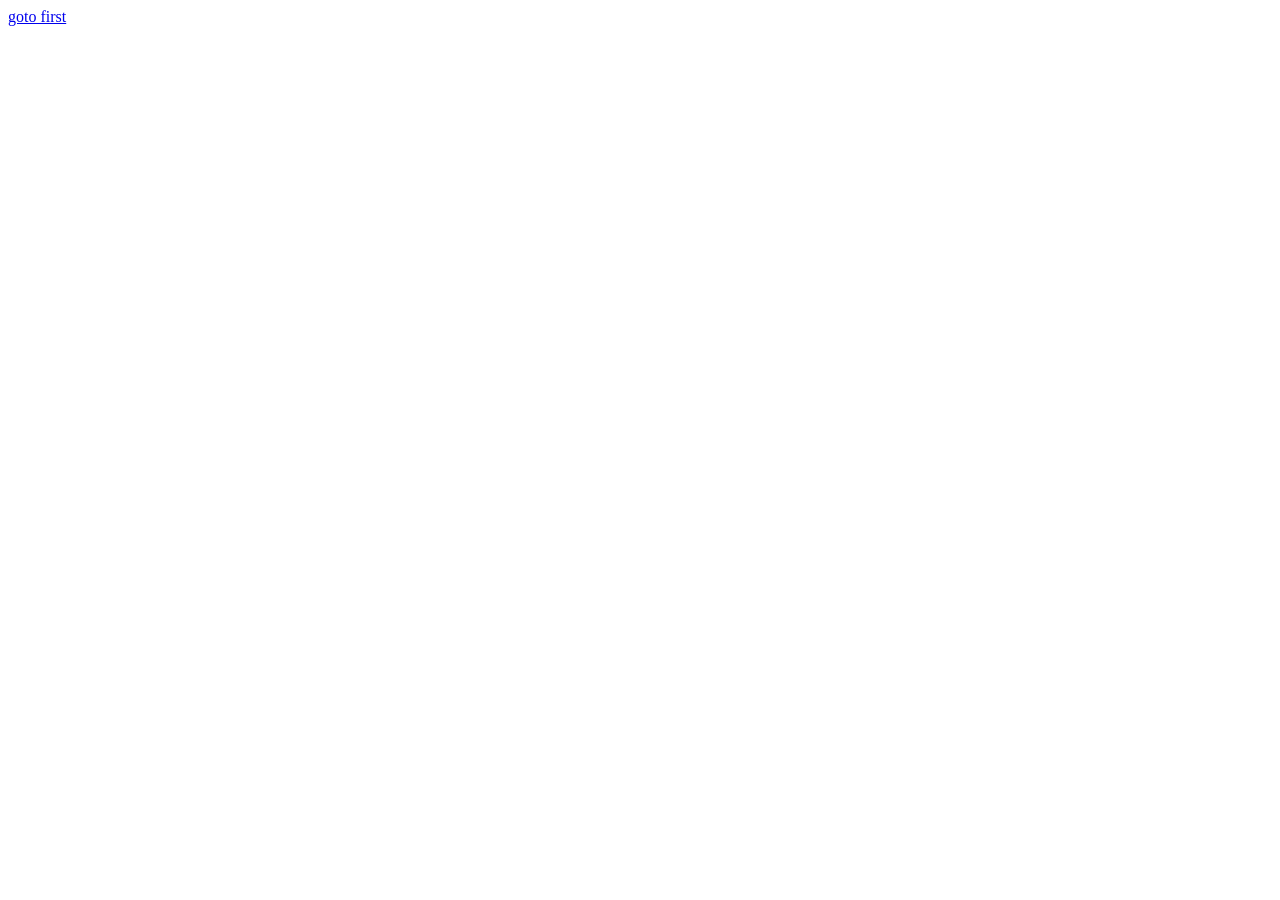
==== index.html @ d471367e "updating" ====
<!DOCTYPE html>
<html lang="en">
<head>
    <meta charset="UTF-8">
    <meta http-equiv="X-UA-Compatible" content="IE=edge">
    <meta name="viewport" content="width=device-width, initial-scale=1.0">
    <title>Document</title>
</head>
<body>
    <a href="first.html"> goto first</a>
</body>
</html>
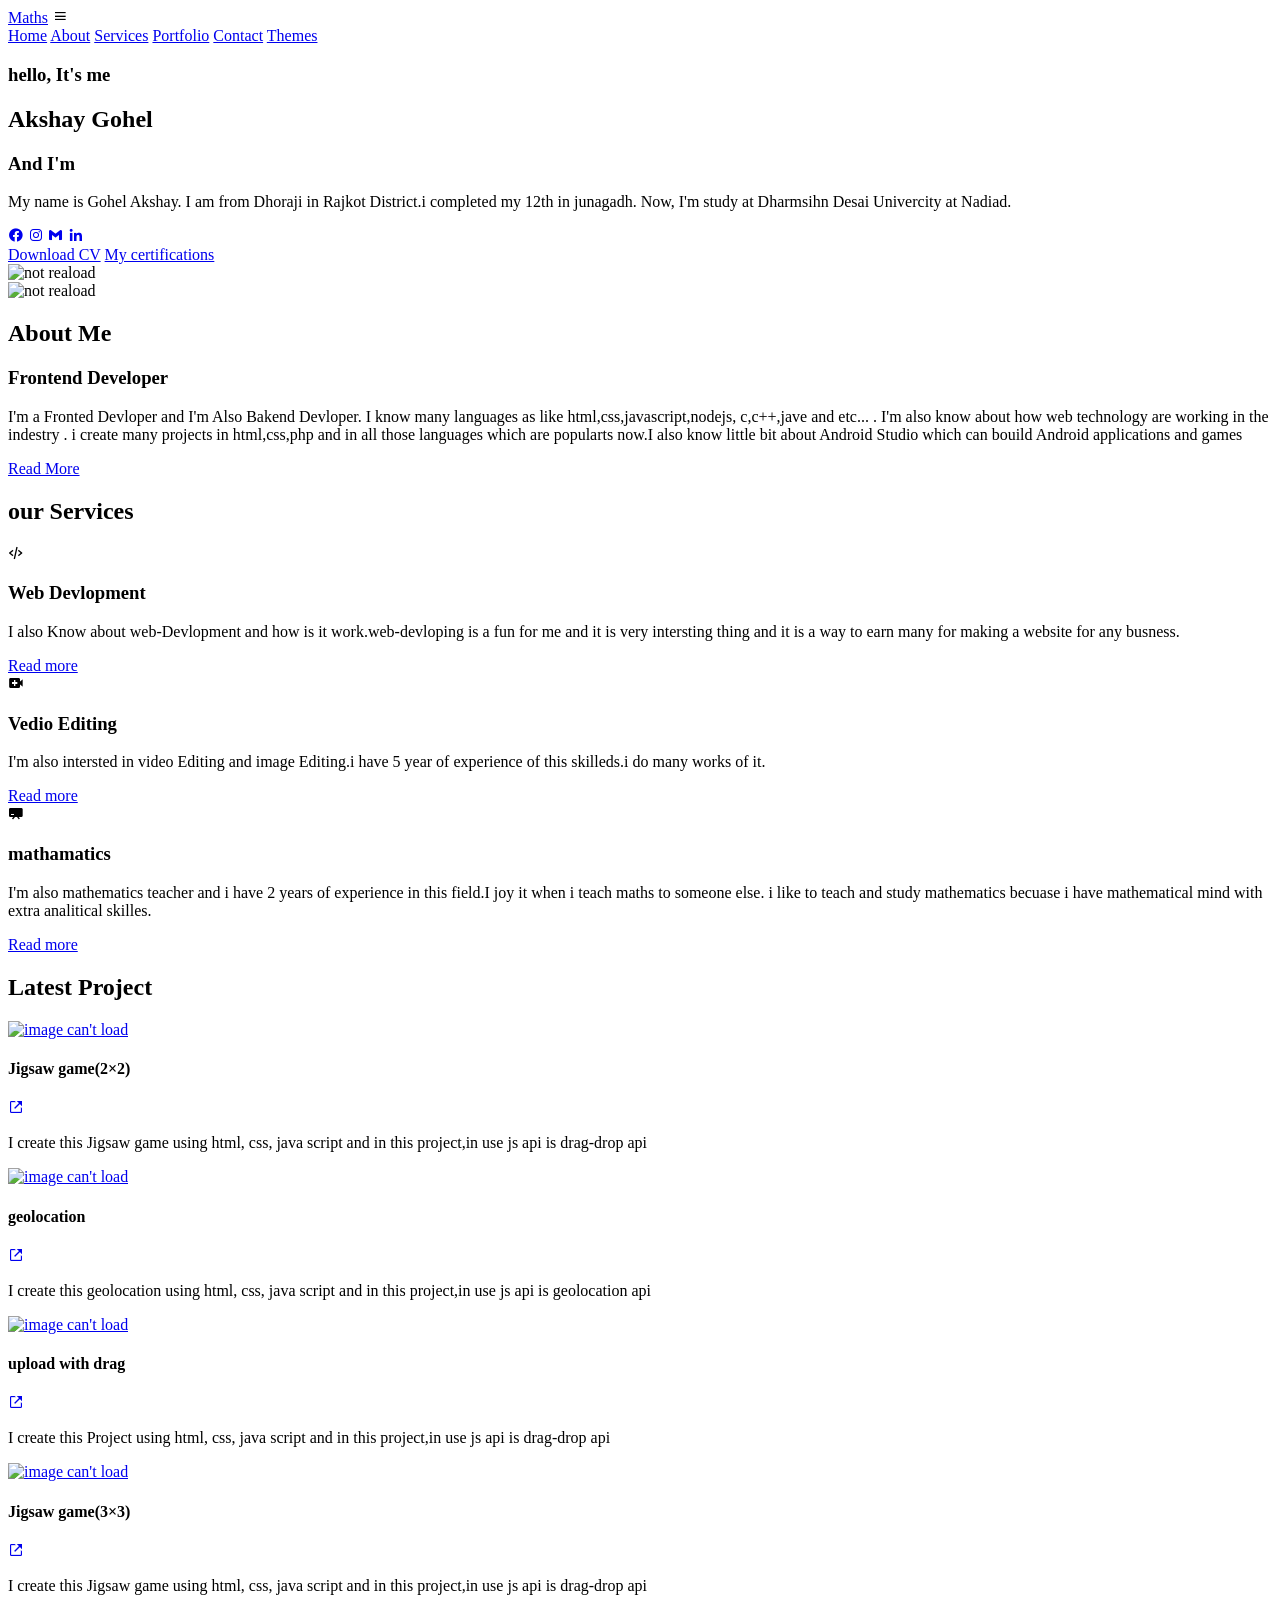
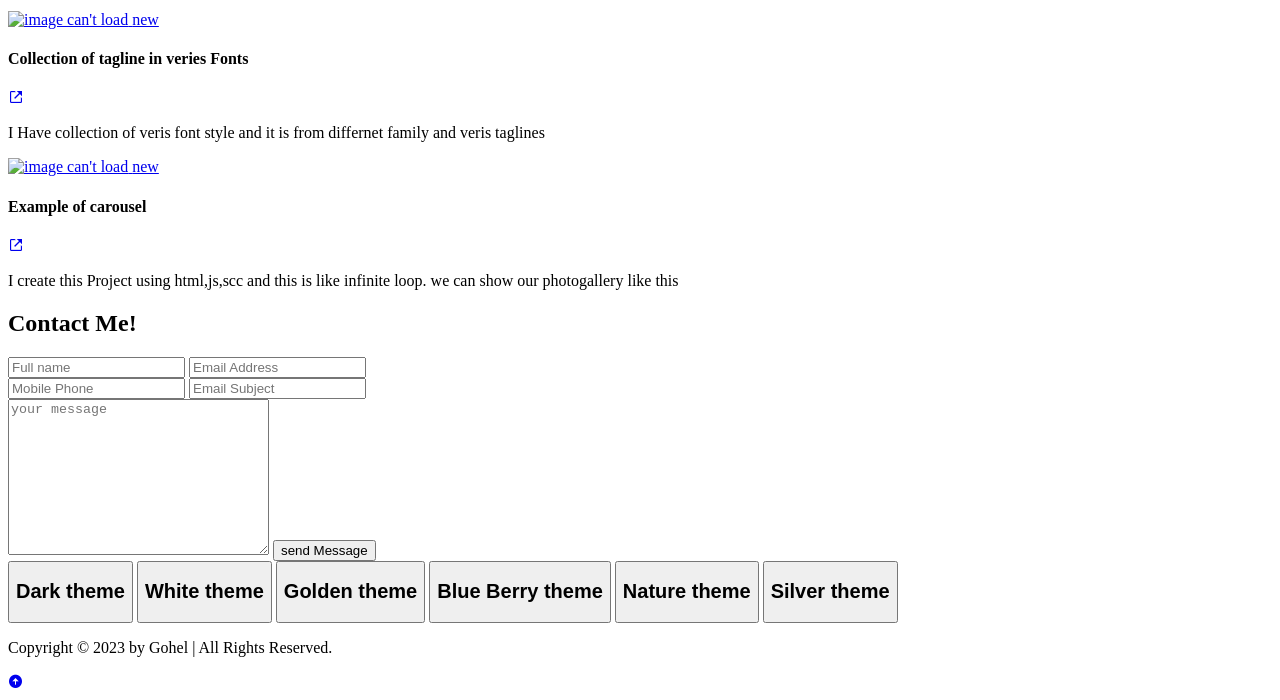
==== commit eb3fcbf5: "new" ====
--- a/index.html
+++ b/index.html
@@ -4,9 +4,267 @@
     <meta charset="UTF-8">
     <meta http-equiv="X-UA-Compatible" content="IE=edge">
     <meta name="viewport" content="width=device-width, initial-scale=1.0">
-    <title>Document</title>
+    <title>Myself</title>
+    <!-- <script src="https://unpkg.com/typed.js@2.0.14/dist/typed.umd.js"></script> -->
+    <link href='https://unpkg.com/boxicons@2.1.4/css/boxicons.min.css' rel='stylesheet'>
+    <link rel="stylesheet" type="text/css" href="style.css">
 </head>
 <body>
-    <a href="first.html"> goto first</a>
+    <header class="header">
+        <a href="#" class="logo">Maths</a>
+        <i class='bx bx-menu' id="menu-icon"></i>
+        <nav class="navbar">
+            <a href="#home" class="active">Home</a>
+            <a href="#about">About</a>
+            <a href="#services">Services</a>
+            <a href="#portfolio">Portfolio</a>
+            <a href="#contact">Contact</a>
+            <a href="#setting">Themes</a>
+        </nav>
+
+    </header>
+    <section class="home" id="home">
+        <div class="home-content">
+            <h3>hello, It's me</h3>
+            <h1>Akshay Gohel</h1>
+            <h3>And I'm <span class="multiple-text" id="multiple-text"></span></h3>
+            <p>My name is Gohel Akshay. I am from Dhoraji in Rajkot District.i completed my 12th in junagadh.
+                Now, I'm study at Dharmsihn Desai Univercity at Nadiad.
+            </p>
+            <div class="social-media">
+                <a href="https://www.facebook.com/akshay.gohel.528" target="_blank"><i class='bx bxl-facebook-circle'></i></a>
+                <a href="https://instagram.com/gohel_akshay_?igshid=ZDdkNTZiNTM=" target="_blank"><i class='bx bxl-instagram'></i></a>
+                <a href="mailto:akshaygohel364@gmail.com" target="_blank"><i class='bx bxl-gmail'></i></a>
+                <a href="https://www.linkedin.com/in/akshay-gohel-bb1b21211/" target="_blank"><i class='bx bxl-linkedin'></i></a>
+            </div>
+            <a href="Download/cv.pdf" download="myself" class="btn">Download CV</a>
+            <a href="Download/achivement.html" class="btn">My certifications</a>
+        </div>
+        <div class="home-img">
+            <img src="picture/mypic.jpg" alt="not reaload" class="img">
+        </div>
+    </section>
+
+    <section class="about" id="about">
+        <div class="about-img">
+            <img src="picture/mypic.jpg" alt="not reaload" class="img">
+        </div>
+        <div class="about-content">
+            <h2 class="heading">About <span>Me</span></h2>
+            <h3>Frontend Developer</h3>
+            <p>
+                I'm a Fronted Devloper and I'm Also Bakend Devloper. I know many languages as like html,css,javascript,nodejs,
+                c,c++,jave and etc... . I'm also know about how web technology are working in the indestry . i create many projects in 
+                html,css,php and in all those languages which are popularts now.I also know little bit about Android Studio which can bouild Android
+                applications and games
+            </p>
+            <a href="about/moreaboutme.html" class="btn">Read More</a>
+        </div>
+    </section>
+  
+    <section class="services" id="services">
+        <h2 class="heading">our <span>Services</span></h2>
+        <div class="services-container">
+            <div class="services-box">
+                <i class='bx bx-code-alt'></i>
+                <h3>Web Devlopment</h3>
+                <P>I also Know about web-Devlopment and how is it work.web-devloping is a fun for me and it is very intersting thing
+                    and it is a way to earn many for making a website for any busness.
+                </P>
+                <a href="#" class="btn">Read more</a>
+            </div>
+
+            <div class="services-box">
+                <i class='bx bxs-video-plus'></i>
+                <h3>Vedio Editing</h3>
+                <P>
+                    I'm also intersted in video Editing and image Editing.i have 5 year of experience of this skilleds.i do many works
+                    of it.
+                </P>
+                <a href="#" class="btn">Read more</a>
+            </div>
+
+            <div class="services-box">
+                <i class='bx bxs-chalkboard'></i>
+                <h3>mathamatics</h3>
+                <P>
+                    I'm also mathematics teacher and i have 2 years of experience in this field.I joy it when i teach maths to someone else.
+                    i like to teach and study mathematics becuase i have mathematical mind with extra analitical skilles.
+                </P>
+                <a href="#" class="btn">Read more</a>
+            </div>
+
+        </div>
+    </section>
+
+    <section class="portfolio" id="portfolio">
+        <h2 class="heading">Latest <span>Project</span></h2>
+        <div class="portfolio-container">
+            <div class="portfolio-box">
+                <a href="portfilo/jigsaw.html" target="_blank">
+                <img src="picture/lab4_2.png" alt="image can't load" class="img">
+                </a>
+                <div class="portfolio-layer">
+                    <h4>Jigsaw game(2×2)</h4>
+                    <a href="portfilo/jigsaw.html" target="_blank" class="anker"><i class='bx bx-link-external' ></i></a>
+                    <p>I create this Jigsaw game using html, css, java script and in this project,in use js api is drag-drop api</p>
+                </div>
+            </div>
+
+            <div class="portfolio-box">
+                <a href="portfilo/geolocation.html" target="_blank">
+                <img src="picture/lab4_1.png" alt="image can't load" class="img">
+                </a>
+                <div class="portfolio-layer">
+                    <h4>geolocation</h4>
+                    <a href="portfilo/geolocation.html" target="_blank" class="anker"><i class='bx bx-link-external' ></i></a>
+                    <p>I create this geolocation using html, css, java script and in this project,in use js api is geolocation api</p>
+                </div>
+            </div>
+
+            <div class="portfolio-box">
+                <a href="portfilo/uploadwithdrag.html" target="_blank">
+                <img src="picture/lab4_3.png" alt="image can't load" class="img">
+                </a>
+                <div class="portfolio-layer">
+                    <h4>upload with drag</h4>
+                    <a href="portfilo/uploadwithdrag.html" target="_blank" class="anker"><i class='bx bx-link-external' ></i></a>
+                    <p>I create this Project using html, css, java script and in this project,in use js api is drag-drop api</p>
+                </div>
+            </div>
+
+
+            <div class="portfolio-box">
+                <a href="portfilo/jigsaw/slide.html" target="_blank">
+                <img src="picture/jigsaw.png" alt="image can't load" class="img">
+                </a>
+                <div class="portfolio-layer">
+                    <h4>Jigsaw game(3×3)</h4>
+                    <a href="portfilo/jigsaw/slide.html" target="_blank" class="anker"><i class='bx bx-link-external' ></i></a>
+                    <p>I create this Jigsaw game using html, css, java script and in this project,in use js api is drag-drop api</p>
+                </div>
+            </div>
+            <div class="portfolio-box">
+                <a href="portfilo/article/article.html" target="_blank">
+                <img src="picture/lab6_3.png" alt="image can't load" class="img">
+                <label for="new" class="new">new</label>
+                </a>
+                
+                <div class="portfolio-layer">
+                    <h4>Collection of tagline in veries Fonts</h4>
+                    <a href="portfilo/article/article.html" target="_blank" class="anker"><i class='bx bx-link-external' ></i></a>
+                    <p>I Have collection of veris font style and it is from differnet family and veris taglines</p>
+                </div>
+            </div>
+            <div class="portfolio-box">
+                
+                <a href="portfilo/carousel/carousel.html" target="_blank">
+                <img src="picture/lab6_1.png" alt="image can't load" class="img">
+                <label for="new" class="new">new</label>
+                </a>
+                
+                <div class="portfolio-layer">
+                    <h4>Example of carousel</h4>
+                    <a href="portfilo/carousel/carousel.html" target="_blank" class="anker"><i class='bx bx-link-external' ></i></a>
+                    <p>I create this Project using html,js,scc and this is like infinite loop. we can show our photogallery like this</p>
+                </div>
+            </div>
+        </div>
+    </section>
+    <section class="contact" id="contact">
+        <h2 class="heading">Contact <span>Me!</span></h2>
+        <form action="#">
+            <div class="init-box">
+                <input type="text" placeholder="Full name">
+                <input type="text" placeholder="Email Address">
+            </div>
+            <div class="init-box">
+                <input type="number" placeholder="Mobile Phone">
+                <input type="text" placeholder="Email Subject">
+            </div>
+            <textarea name="" id="" cols="30" rows="10" placeholder="your message"></textarea>
+            <input type="submit" value="send Message" class="btn">
+        </form>
+    </section>
+    <section class="setting" id="setting">
+      <button onclick="Darktheme()">
+        <div class="container-D">
+                <h1 class="dark">Dark theme</h1>
+        </div>
+    </button>
+    <button onclick="Whitethem()">
+        <div class="container-W">
+             <h1 class="white">White theme</h1>
+        </div>
+    </button>
+    <button onclick="Gonldenthem()">
+        <div class="container-B">
+             <h1 class="white">Golden theme</h1>
+        </div>
+    </button> 
+    <button onclick="Blueberrytheme()">
+        <div class="container-BB">
+             <h1 class="white">Blue Berry theme</h1>
+        </div>
+    </button> <button onclick="Naturethem()">
+        <div class="container-N">
+             <h1 class="white">Nature theme</h1>
+        </div>
+    </button> <button onclick="Silverthem()">
+        <div class="container-S">
+             <h1 class="white">Silver theme</h1>
+        </div>
+    </button>
+    </section>
+    <footer class="footer">
+        <div class="footer-text">
+            <p>Copyright &copy; 2023 by Gohel | All Rights Reserved.</p>
+        </div>
+        <div class="icontop">
+            <a href="#home"><i class='bx bxs-up-arrow-circle'></i></a>
+        </div>
+    </footer>
+    <script src="https://unpkg.com/typed.js@2.0.14/dist/typed.umd.js"></script>
+    <script src="https://unpkg.com/scrollreveal"></script>
+    <script>
+       if(document.cookie!="") {
+        var cook=document.cookie.split("."); 
+         document.documentElement.style.cssText=cook[0]+";"+cook[1]+";"+cook[2]+";"+cook[3]+";";
+       }
+        function Whitethem(){
+            document.cookie="--bg-color:white.--second-color:#c6fcff.--text-color:black.--main-color:rgb(243, 17, 54);";
+            var cook=document.cookie.split("."); 
+            document.documentElement.style.cssText=cook[0]+";"+cook[1]+";"+cook[2]+";"+cook[3]+";";
+           
+        }
+        function Darktheme(){
+            
+            document.cookie="--bg-color:#1f242d.--second-color:#323946.--text-color:#fff.--main-color:#0ef.";
+            var cook=document.cookie.split("."); 
+            document.documentElement.style.cssText=cook[0]+";"+cook[1]+";"+cook[2]+";"+cook[3]+";";
+        }
+        function Gonldenthem(){
+            document.cookie="--bg-color:rgb(255, 251, 0).--second-color:rgb(255, 230, 0).--text-color:orange.--main-color:purple";
+            var cook=document.cookie.split("."); 
+            document.documentElement.style.cssText=cook[0]+";"+cook[1]+";"+cook[2]+";"+cook[3]+";";
+        }
+        function Blueberrytheme(){
+            document.cookie="--bg-color:rgb(0, 119, 255).--second-color:rgb(0, 183, 255).--text-color:white.--main-color:yellow";
+            var cook=document.cookie.split("."); 
+            document.documentElement.style.cssText=cook[0]+";"+cook[1]+";"+cook[2]+";"+cook[3]+";";
+        }
+        function Naturethem(){
+            document.cookie="--bg-color:rgb(114, 240, 30).--second-color:rgb(0, 255, 98).--text-color:rgb(146, 82, 9).--main-color:red";
+            var cook=document.cookie.split("."); 
+            document.documentElement.style.cssText=cook[0]+";"+cook[1]+";"+cook[2]+";"+cook[3]+";";
+        }
+        function Silverthem(){
+            document.cookie="--bg-color:silver.--second-color:rgb(204, 200, 181).--text-color:rgb(17, 139, 170).--main-color:rgb(98, 0, 255)";
+            var cook=document.cookie.split("."); 
+            document.documentElement.style.cssText=cook[0]+";"+cook[1]+";"+cook[2]+";"+cook[3]+";";
+        }
+
+    </script>
+    <script src="js/script.js"></script>
 </body>
-</html>+</html>
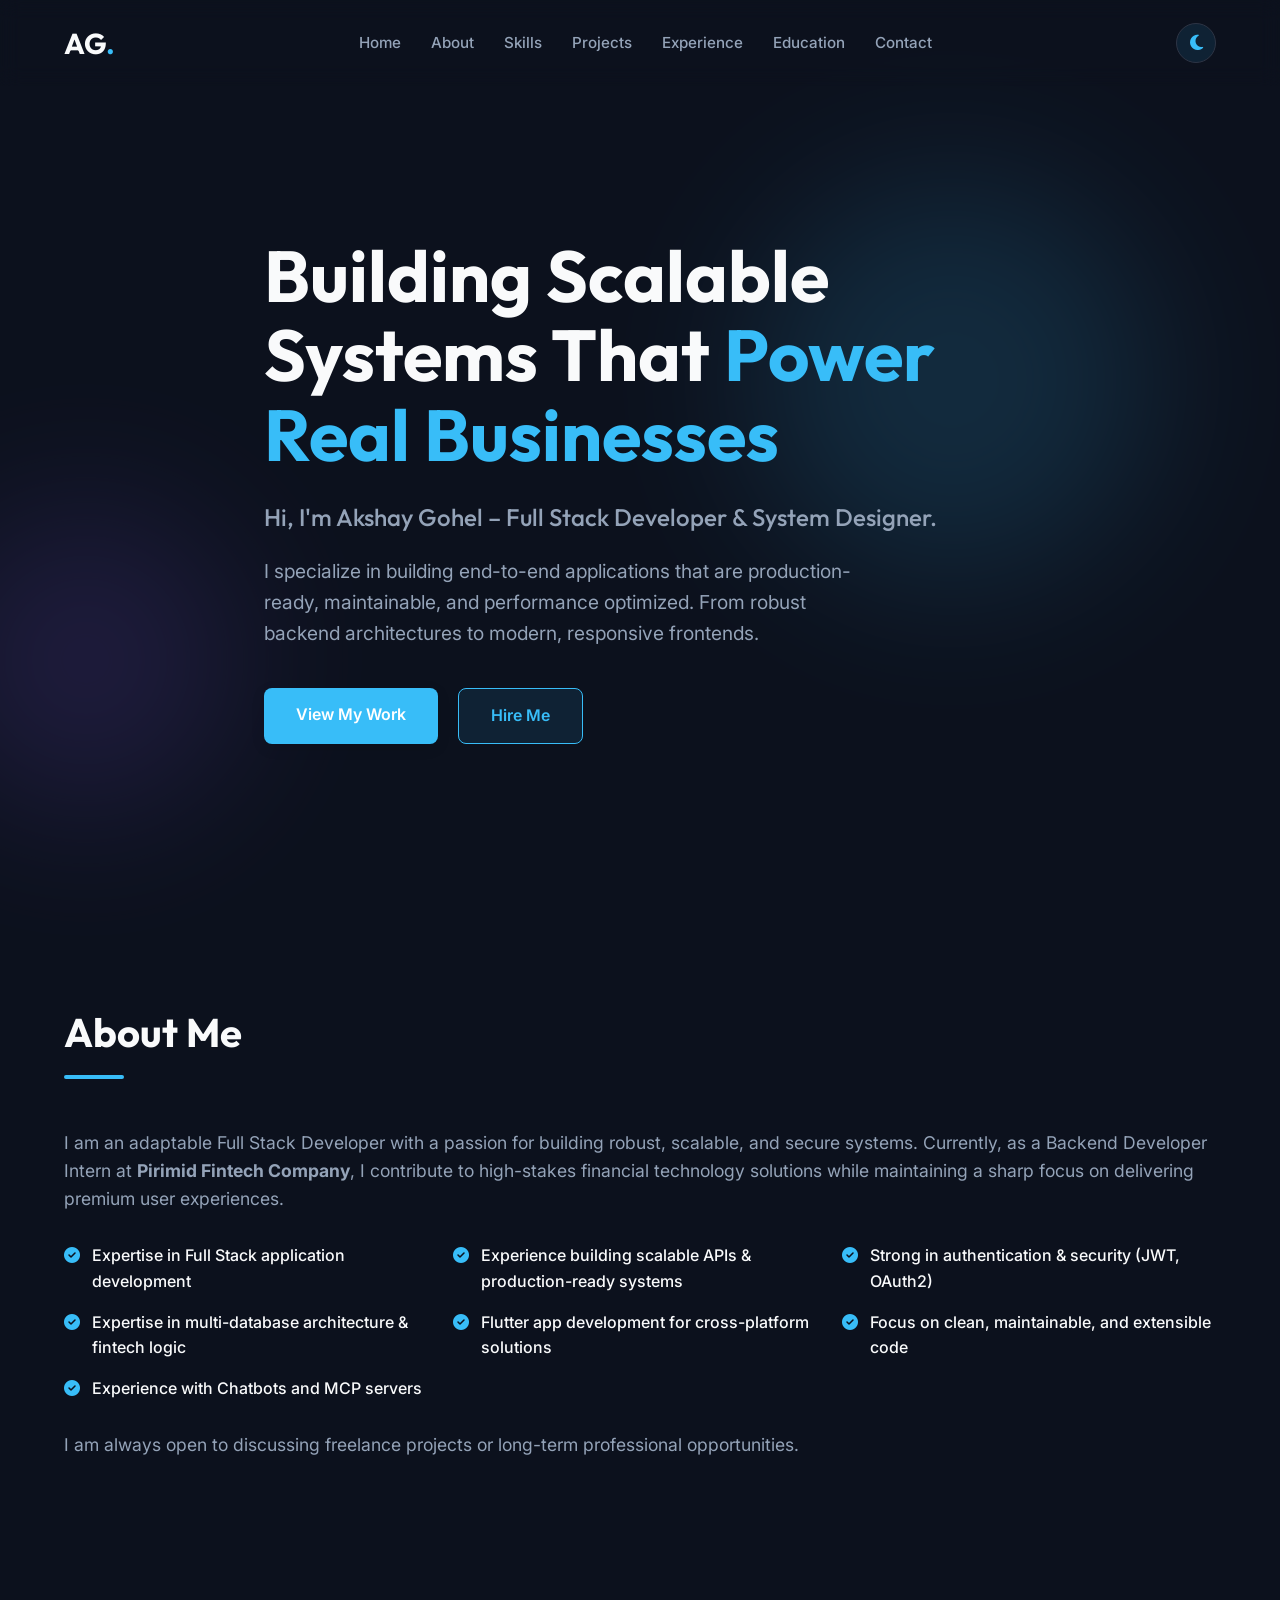
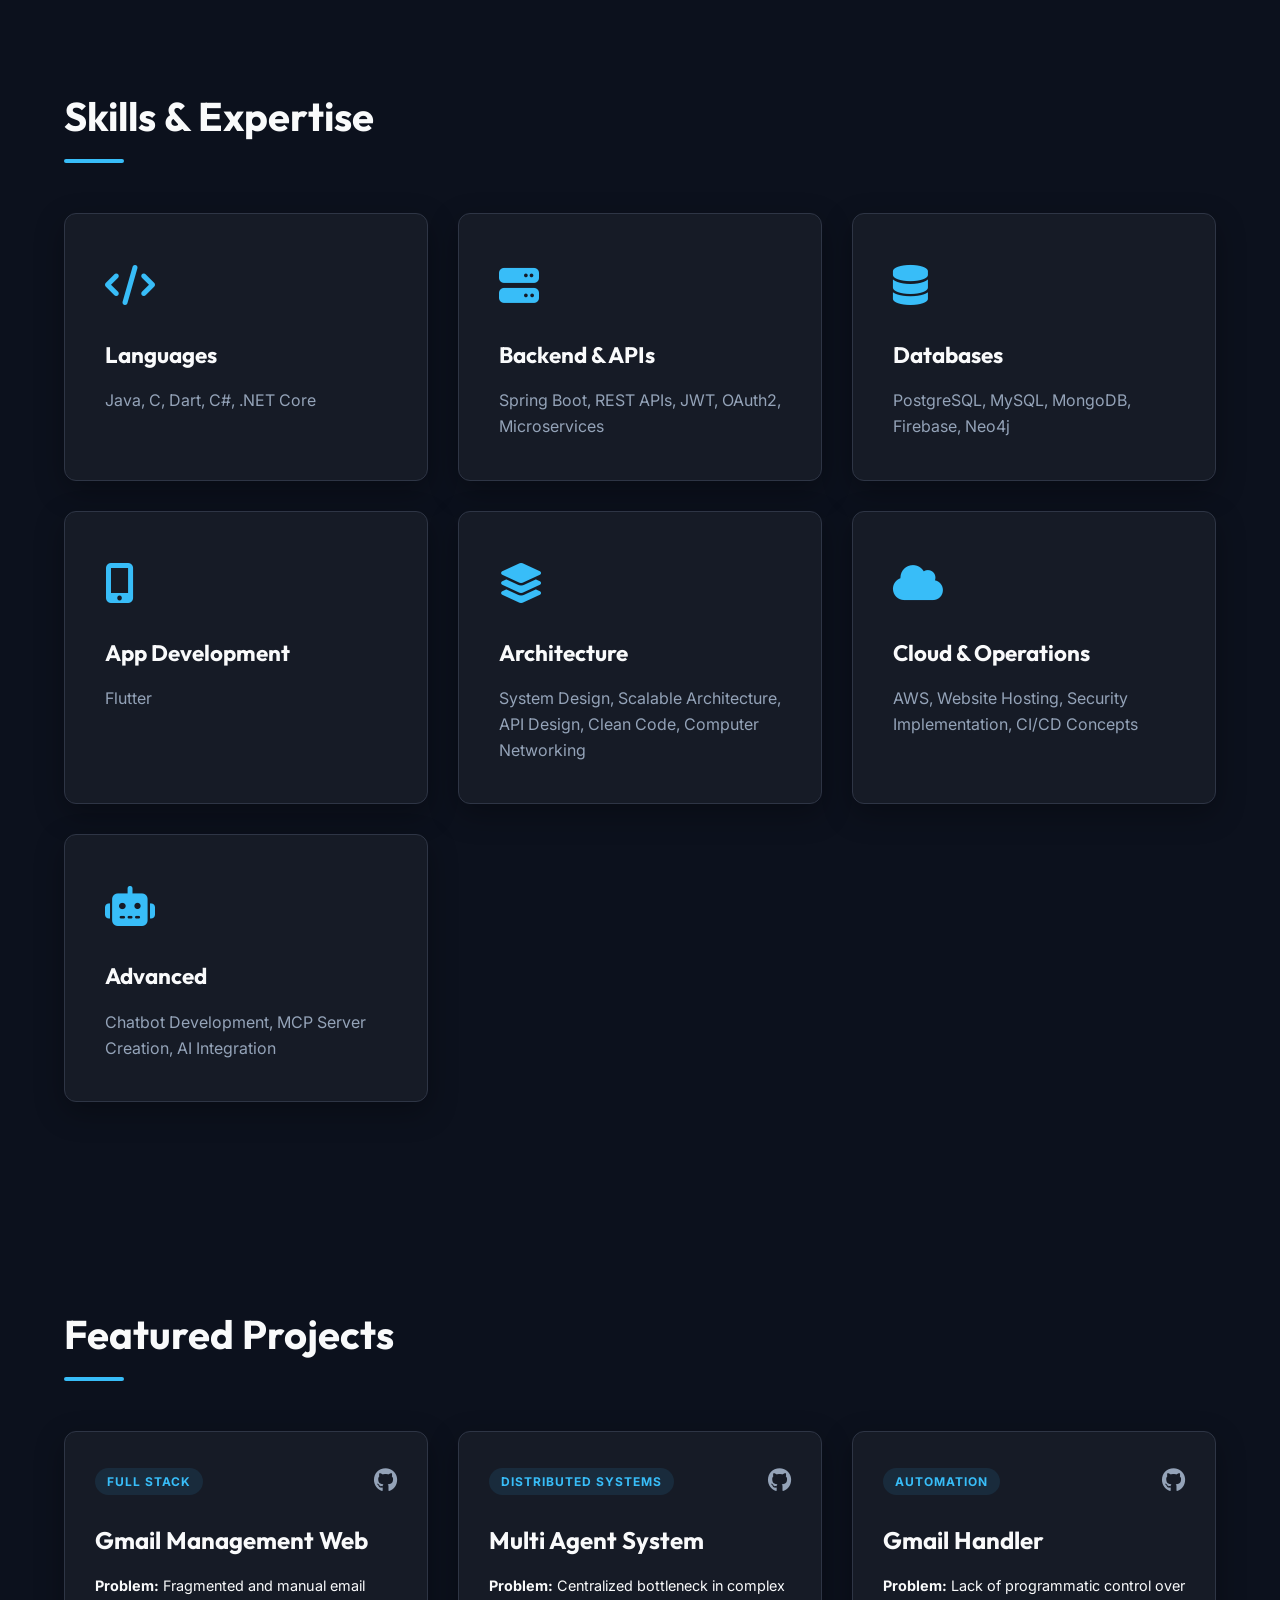
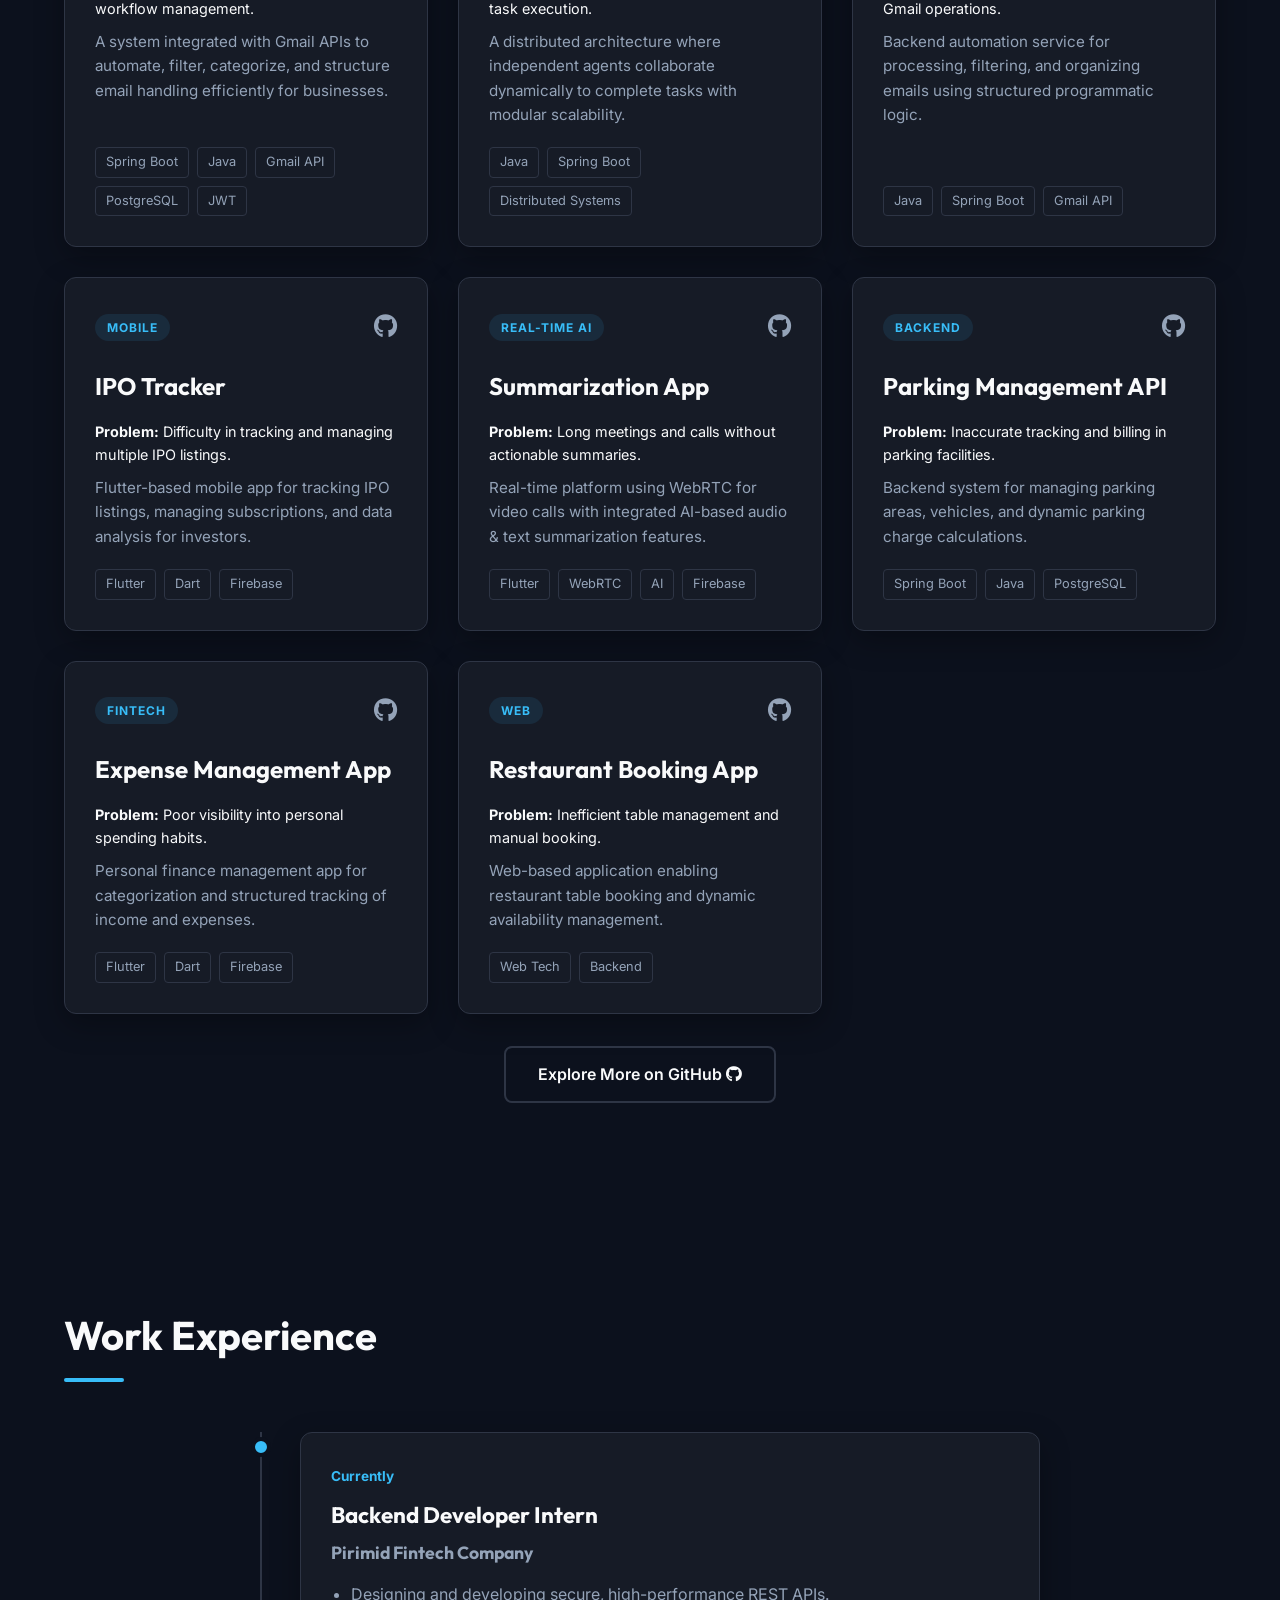
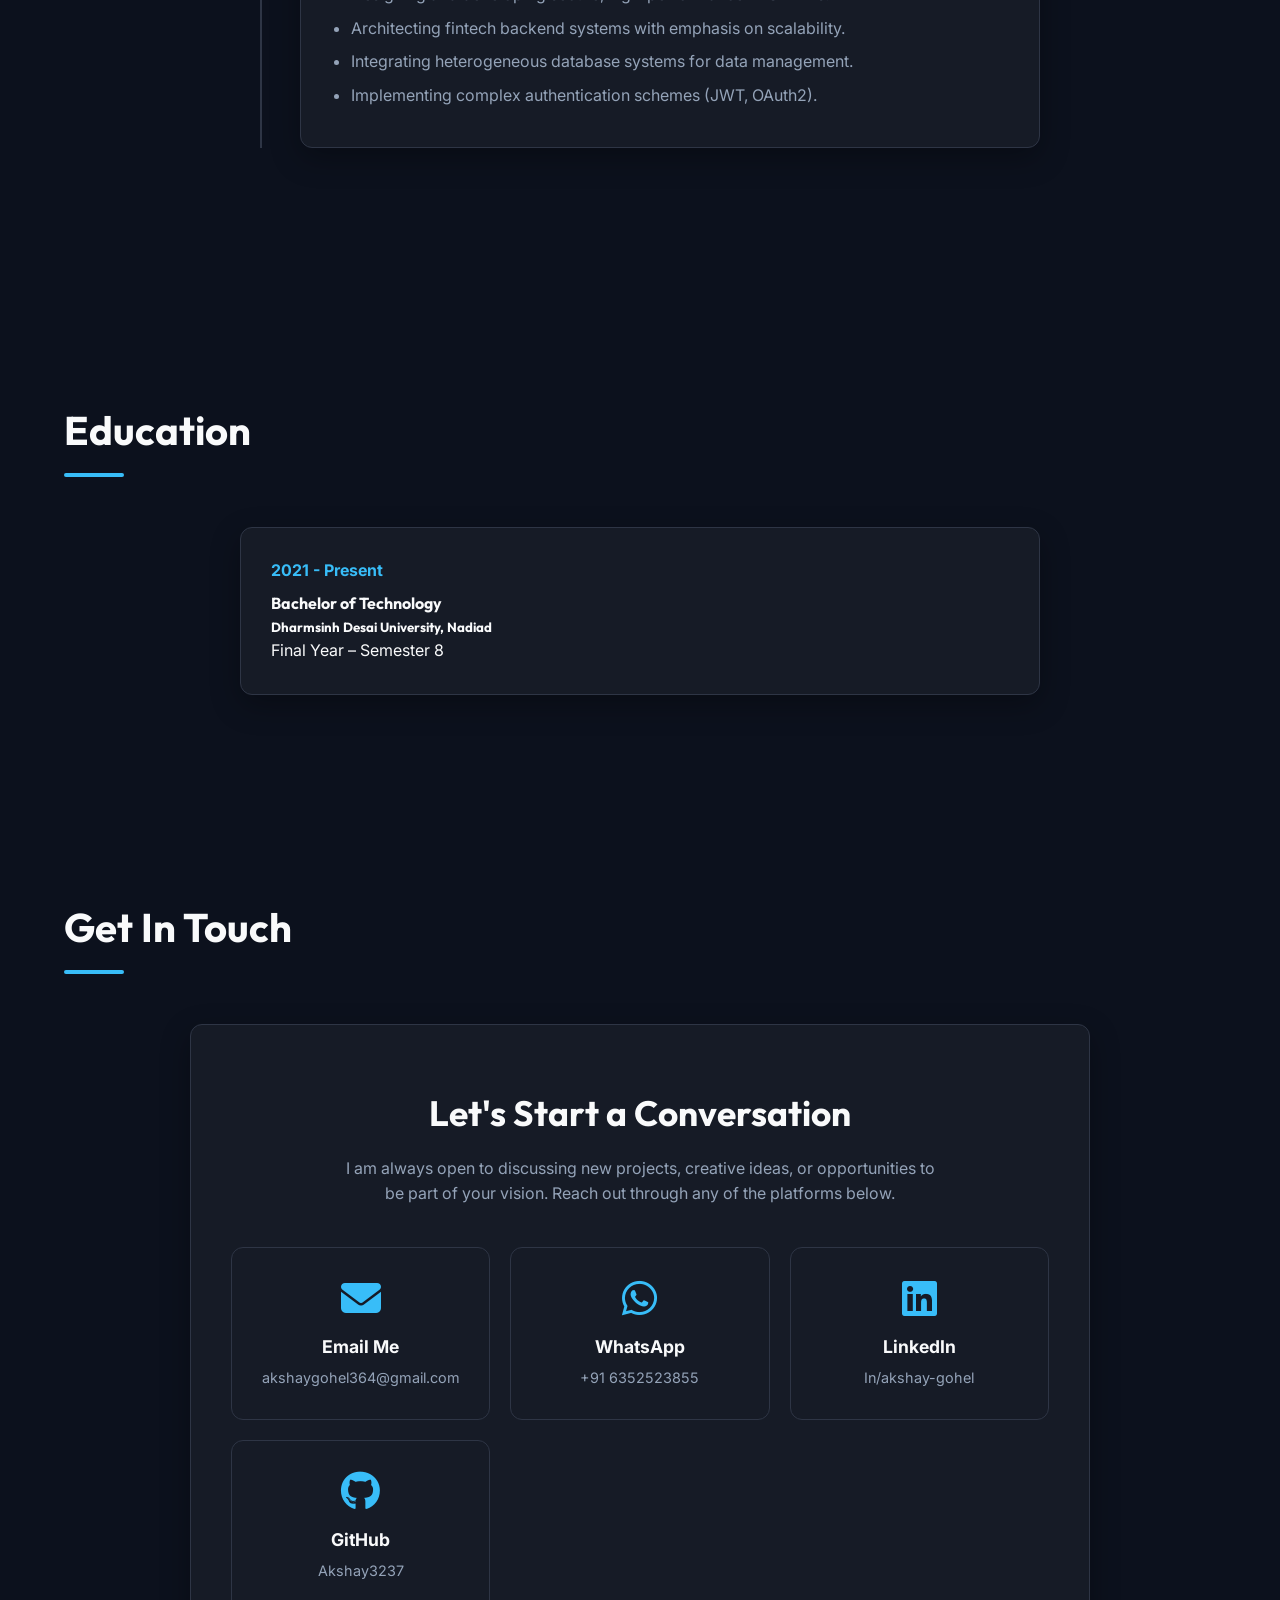
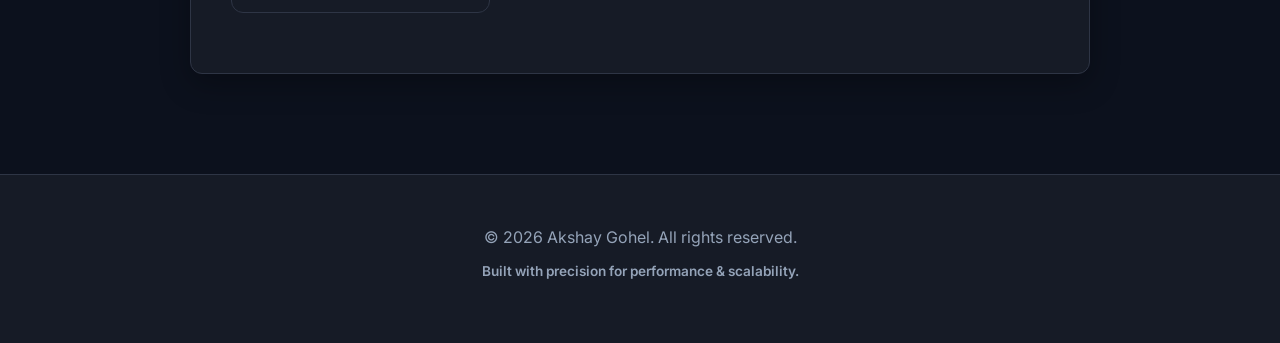
==== commit 6a62da4b: "Initial commit: Professional Full Stack Portfolio for Akshay Gohel" ====
--- a/index.html
+++ b/index.html
@@ -1,270 +1,362 @@
 <!DOCTYPE html>
 <html lang="en">
+
 <head>
     <meta charset="UTF-8">
-    <meta http-equiv="X-UA-Compatible" content="IE=edge">
     <meta name="viewport" content="width=device-width, initial-scale=1.0">
-    <title>Myself</title>
-    <!-- <script src="https://unpkg.com/typed.js@2.0.14/dist/typed.umd.js"></script> -->
-    <link href='https://unpkg.com/boxicons@2.1.4/css/boxicons.min.css' rel='stylesheet'>
-    <link rel="stylesheet" type="text/css" href="style.css">
+    <title>Akshay Gohel | Full Stack Developer</title>
+    <meta name="description"
+        content="Portfolio of Akshay Gohel - Full Stack Developer specializing in production-ready systems, fintech solutions, and scalable architectures.">
+    <link rel="stylesheet" href="style.css">
+    <link rel="preconnect" href="https://fonts.googleapis.com">
+    <link rel="preconnect" href="https://fonts.gstatic.com" crossorigin>
+    <link
+        href="https://fonts.googleapis.com/css2?family=Inter:wght@300;400;500;600;700;800&family=Outfit:wght@300;400;500;600;700;800&display=swap"
+        rel="stylesheet">
+    <link rel="stylesheet" href="https://cdnjs.cloudflare.com/ajax/libs/font-awesome/6.4.0/css/all.min.css">
 </head>
-<body>
-    <header class="header">
-        <a href="#" class="logo">Maths</a>
-        <i class='bx bx-menu' id="menu-icon"></i>
-        <nav class="navbar">
-            <a href="#home" class="active">Home</a>
-            <a href="#about">About</a>
-            <a href="#services">Services</a>
-            <a href="#portfolio">Portfolio</a>
-            <a href="#contact">Contact</a>
-            <a href="#setting">Themes</a>
-        </nav>
-
+
+<body class="theme-dark">
+    <nav class="navbar" id="navbar">
+        <div class="container nav-container">
+            <a href="#home" class="logo">AG<span>.</span></a>
+            <ul class="nav-links">
+                <li><a href="#home">Home</a></li>
+                <li><a href="#about">About</a></li>
+                <li><a href="#skills">Skills</a></li>
+                <li><a href="#projects">Projects</a></li>
+                <li><a href="#experience">Experience</a></li>
+                <li><a href="#education">Education</a></li>
+                <li><a href="#contact">Contact</a></li>
+            </ul>
+            <div class="nav-actions">
+                <div class="theme-switcher">
+                    <button id="theme-btn" class="theme-btn" title="Switch Theme">
+                        <i class="fas fa-moon"></i>
+                    </button>
+                    <div class="theme-dropdown" id="theme-dropdown">
+                        <button data-theme="dark"><i class="fas fa-moon"></i> Dark</button>
+                        <button data-theme="blue"><i class="fas fa-building"></i> Blue</button>
+                        <button data-theme="light"><i class="fas fa-sun"></i> Light</button>
+                    </div>
+                </div>
+                <button class="menu-toggle" id="menu-toggle">
+                    <i class="fas fa-bars"></i>
+                </button>
+            </div>
+        </div>
+    </nav>
+
+    <header id="home" class="hero">
+        <div class="container hero-content">
+            <h1 class="fade-in">Building Scalable Systems That <span>Power Real Businesses</span></h1>
+            <h2 class="slide-up">Hi, I'm Akshay Gohel – Full Stack Developer & System Designer.</h2>
+            <p class="slide-up">I specialize in building end-to-end applications that are production-ready,
+                maintainable, and performance optimized. From robust backend architectures to modern, responsive
+                frontends.</p>
+            <div class="hero-btns slide-up">
+                <a href="#projects" class="btn btn-primary">View My Work</a>
+                <a href="#contact" class="btn btn-secondary">Hire Me</a>
+            </div>
+        </div>
+        <div class="hero-shapes">
+            <div class="shape shape-1"></div>
+            <div class="shape shape-2"></div>
+        </div>
     </header>
-    <section class="home" id="home">
-        <div class="home-content">
-            <h3>hello, It's me</h3>
-            <h1>Akshay Gohel</h1>
-            <h3>And I'm <span class="multiple-text" id="multiple-text"></span></h3>
-            <p>My name is Gohel Akshay. I am from Dhoraji in Rajkot District.i completed my 12th in junagadh.
-                Now, I'm study at Dharmsihn Desai Univercity at Nadiad.
-            </p>
-            <div class="social-media">
-                <a href="https://www.facebook.com/akshay.gohel.528" target="_blank"><i class='bx bxl-facebook-circle'></i></a>
-                <a href="https://instagram.com/gohel_akshay_?igshid=ZDdkNTZiNTM=" target="_blank"><i class='bx bxl-instagram'></i></a>
-                <a href="mailto:akshaygohel364@gmail.com" target="_blank"><i class='bx bxl-gmail'></i></a>
-                <a href="https://www.linkedin.com/in/akshay-gohel-bb1b21211/" target="_blank"><i class='bx bxl-linkedin'></i></a>
-            </div>
-            <a href="Download/cv.pdf" download="myself" class="btn">Download CV</a>
-            <a href="Download/achivement.html" class="btn">My certifications</a>
-        </div>
-        <div class="home-img">
-            <img src="picture/mypic.jpg" alt="not reaload" class="img">
-        </div>
-    </section>
-
-    <section class="about" id="about">
-        <div class="about-img">
-            <img src="picture/mypic.jpg" alt="not reaload" class="img">
-        </div>
-        <div class="about-content">
-            <h2 class="heading">About <span>Me</span></h2>
-            <h3>Frontend Developer</h3>
-            <p>
-                I'm a Fronted Devloper and I'm Also Bakend Devloper. I know many languages as like html,css,javascript,nodejs,
-                c,c++,jave and etc... . I'm also know about how web technology are working in the indestry . i create many projects in 
-                html,css,php and in all those languages which are popularts now.I also know little bit about Android Studio which can bouild Android
-                applications and games
-            </p>
-            <a href="about/moreaboutme.html" class="btn">Read More</a>
-        </div>
-    </section>
-  
-    <section class="services" id="services">
-        <h2 class="heading">our <span>Services</span></h2>
-        <div class="services-container">
-            <div class="services-box">
-                <i class='bx bx-code-alt'></i>
-                <h3>Web Devlopment</h3>
-                <P>I also Know about web-Devlopment and how is it work.web-devloping is a fun for me and it is very intersting thing
-                    and it is a way to earn many for making a website for any busness.
-                </P>
-                <a href="#" class="btn">Read more</a>
-            </div>
-
-            <div class="services-box">
-                <i class='bx bxs-video-plus'></i>
-                <h3>Vedio Editing</h3>
-                <P>
-                    I'm also intersted in video Editing and image Editing.i have 5 year of experience of this skilleds.i do many works
-                    of it.
-                </P>
-                <a href="#" class="btn">Read more</a>
-            </div>
-
-            <div class="services-box">
-                <i class='bx bxs-chalkboard'></i>
-                <h3>mathamatics</h3>
-                <P>
-                    I'm also mathematics teacher and i have 2 years of experience in this field.I joy it when i teach maths to someone else.
-                    i like to teach and study mathematics becuase i have mathematical mind with extra analitical skilles.
-                </P>
-                <a href="#" class="btn">Read more</a>
-            </div>
-
-        </div>
-    </section>
-
-    <section class="portfolio" id="portfolio">
-        <h2 class="heading">Latest <span>Project</span></h2>
-        <div class="portfolio-container">
-            <div class="portfolio-box">
-                <a href="portfilo/jigsaw.html" target="_blank">
-                <img src="picture/lab4_2.png" alt="image can't load" class="img">
-                </a>
-                <div class="portfolio-layer">
-                    <h4>Jigsaw game(2×2)</h4>
-                    <a href="portfilo/jigsaw.html" target="_blank" class="anker"><i class='bx bx-link-external' ></i></a>
-                    <p>I create this Jigsaw game using html, css, java script and in this project,in use js api is drag-drop api</p>
-                </div>
-            </div>
-
-            <div class="portfolio-box">
-                <a href="portfilo/geolocation.html" target="_blank">
-                <img src="picture/lab4_1.png" alt="image can't load" class="img">
-                </a>
-                <div class="portfolio-layer">
-                    <h4>geolocation</h4>
-                    <a href="portfilo/geolocation.html" target="_blank" class="anker"><i class='bx bx-link-external' ></i></a>
-                    <p>I create this geolocation using html, css, java script and in this project,in use js api is geolocation api</p>
-                </div>
-            </div>
-
-            <div class="portfolio-box">
-                <a href="portfilo/uploadwithdrag.html" target="_blank">
-                <img src="picture/lab4_3.png" alt="image can't load" class="img">
-                </a>
-                <div class="portfolio-layer">
-                    <h4>upload with drag</h4>
-                    <a href="portfilo/uploadwithdrag.html" target="_blank" class="anker"><i class='bx bx-link-external' ></i></a>
-                    <p>I create this Project using html, css, java script and in this project,in use js api is drag-drop api</p>
-                </div>
-            </div>
-
-
-            <div class="portfolio-box">
-                <a href="portfilo/jigsaw/slide.html" target="_blank">
-                <img src="picture/jigsaw.png" alt="image can't load" class="img">
-                </a>
-                <div class="portfolio-layer">
-                    <h4>Jigsaw game(3×3)</h4>
-                    <a href="portfilo/jigsaw/slide.html" target="_blank" class="anker"><i class='bx bx-link-external' ></i></a>
-                    <p>I create this Jigsaw game using html, css, java script and in this project,in use js api is drag-drop api</p>
-                </div>
-            </div>
-            <div class="portfolio-box">
-                <a href="portfilo/article/article.html" target="_blank">
-                <img src="picture/lab6_3.png" alt="image can't load" class="img">
-                <label for="new" class="new">new</label>
-                </a>
-                
-                <div class="portfolio-layer">
-                    <h4>Collection of tagline in veries Fonts</h4>
-                    <a href="portfilo/article/article.html" target="_blank" class="anker"><i class='bx bx-link-external' ></i></a>
-                    <p>I Have collection of veris font style and it is from differnet family and veris taglines</p>
-                </div>
-            </div>
-            <div class="portfolio-box">
-                
-                <a href="portfilo/carousel/carousel.html" target="_blank">
-                <img src="picture/lab6_1.png" alt="image can't load" class="img">
-                <label for="new" class="new">new</label>
-                </a>
-                
-                <div class="portfolio-layer">
-                    <h4>Example of carousel</h4>
-                    <a href="portfilo/carousel/carousel.html" target="_blank" class="anker"><i class='bx bx-link-external' ></i></a>
-                    <p>I create this Project using html,js,scc and this is like infinite loop. we can show our photogallery like this</p>
-                </div>
-            </div>
-        </div>
-    </section>
-    <section class="contact" id="contact">
-        <h2 class="heading">Contact <span>Me!</span></h2>
-        <form action="#">
-            <div class="init-box">
-                <input type="text" placeholder="Full name">
-                <input type="text" placeholder="Email Address">
-            </div>
-            <div class="init-box">
-                <input type="number" placeholder="Mobile Phone">
-                <input type="text" placeholder="Email Subject">
-            </div>
-            <textarea name="" id="" cols="30" rows="10" placeholder="your message"></textarea>
-            <input type="submit" value="send Message" class="btn">
-        </form>
-    </section>
-    <section class="setting" id="setting">
-      <button onclick="Darktheme()">
-        <div class="container-D">
-                <h1 class="dark">Dark theme</h1>
-        </div>
-    </button>
-    <button onclick="Whitethem()">
-        <div class="container-W">
-             <h1 class="white">White theme</h1>
-        </div>
-    </button>
-    <button onclick="Gonldenthem()">
-        <div class="container-B">
-             <h1 class="white">Golden theme</h1>
-        </div>
-    </button> 
-    <button onclick="Blueberrytheme()">
-        <div class="container-BB">
-             <h1 class="white">Blue Berry theme</h1>
-        </div>
-    </button> <button onclick="Naturethem()">
-        <div class="container-N">
-             <h1 class="white">Nature theme</h1>
-        </div>
-    </button> <button onclick="Silverthem()">
-        <div class="container-S">
-             <h1 class="white">Silver theme</h1>
-        </div>
-    </button>
-    </section>
+
+    <section id="about" class="about section">
+        <div class="container">
+            <h3 class="section-title">About Me</h3>
+            <div class="about-grid">
+                <div class="about-text">
+                    <p>I am an adaptable Full Stack Developer with a passion for building robust, scalable, and secure
+                        systems. Currently, as a Backend Developer Intern at <strong>Pirimid Fintech Company</strong>, I
+                        contribute to high-stakes financial technology solutions while maintaining a sharp focus on
+                        delivering premium user experiences.</p>
+                    <ul class="about-highlights">
+                        <li><i class="fas fa-check-circle"></i> Expertise in Full Stack application development</li>
+                        <li><i class="fas fa-check-circle"></i> Experience building scalable APIs & production-ready
+                            systems</li>
+                        <li><i class="fas fa-check-circle"></i> Strong in authentication & security (JWT, OAuth2)</li>
+                        <li><i class="fas fa-check-circle"></i> Expertise in multi-database architecture & fintech logic
+                        </li>
+                        <li><i class="fas fa-check-circle"></i> Flutter app development for cross-platform solutions
+                        </li>
+                        <li><i class="fas fa-check-circle"></i> Focus on clean, maintainable, and extensible code</li>
+                        <li><i class="fas fa-check-circle"></i> Experience with Chatbots and MCP servers</li>
+                    </ul>
+                    <p>I am always open to discussing freelance projects or long-term professional opportunities.</p>
+                </div>
+            </div>
+        </div>
+    </section>
+
+    <section id="skills" class="skills section">
+        <div class="container">
+            <h3 class="section-title">Skills & Expertise</h3>
+            <div class="skills-grid">
+                <div class="skill-card">
+                    <div class="skill-icon"><i class="fas fa-code"></i></div>
+                    <h4>Languages</h4>
+                    <p>Java, C, Dart, C#, .NET Core</p>
+                </div>
+                <div class="skill-card">
+                    <div class="skill-icon"><i class="fas fa-server"></i></div>
+                    <h4>Backend & APIs</h4>
+                    <p>Spring Boot, REST APIs, JWT, OAuth2, Microservices</p>
+                </div>
+                <div class="skill-card">
+                    <div class="skill-icon"><i class="fas fa-database"></i></div>
+                    <h4>Databases</h4>
+                    <p>PostgreSQL, MySQL, MongoDB, Firebase, Neo4j</p>
+                </div>
+                <div class="skill-card">
+                    <div class="skill-icon"><i class="fas fa-mobile-alt"></i></div>
+                    <h4>App Development</h4>
+                    <p>Flutter</p>
+                </div>
+                <div class="skill-card">
+                    <div class="skill-icon"><i class="fas fa-layer-group"></i></div>
+                    <h4>Architecture</h4>
+                    <p>System Design, Scalable Architecture, API Design, Clean Code, Computer Networking</p>
+                </div>
+                <div class="skill-card">
+                    <div class="skill-icon"><i class="fas fa-cloud"></i></div>
+                    <h4>Cloud & Operations</h4>
+                    <p>AWS, Website Hosting, Security Implementation, CI/CD Concepts</p>
+                </div>
+                <div class="skill-card">
+                    <div class="skill-icon"><i class="fas fa-robot"></i></div>
+                    <h4>Advanced</h4>
+                    <p>Chatbot Development, MCP Server Creation, AI Integration</p>
+                </div>
+            </div>
+        </div>
+    </section>
+
+    <section id="projects" class="projects section">
+        <div class="container">
+            <h3 class="section-title">Featured Projects</h3>
+            <div class="projects-grid">
+                <!-- Project 1 -->
+                <div class="project-card">
+                    <div class="project-header">
+                        <span class="project-tag">Full Stack</span>
+                        <a href="https://github.com/Akshay3237/Gmail_management_web" target="_blank"
+                            class="github-link"><i class="fab fa-github"></i></a>
+                    </div>
+                    <h4>Gmail Management Web</h4>
+                    <p class="problem"><strong>Problem:</strong> Fragmented and manual email workflow management.</p>
+                    <p class="desc">A system integrated with Gmail APIs to automate, filter, categorize, and structure
+                        email handling efficiently for businesses.</p>
+                    <div class="tech-stack">
+                        <span>Spring Boot</span><span>Java</span><span>Gmail
+                            API</span><span>PostgreSQL</span><span>JWT</span>
+                    </div>
+                </div>
+
+                <!-- Project 2 -->
+                <div class="project-card">
+                    <div class="project-header">
+                        <span class="project-tag">Distributed Systems</span>
+                        <a href="https://github.com/Akshay3237/multiAgentSystem1" target="_blank" class="github-link"><i
+                                class="fab fa-github"></i></a>
+                    </div>
+                    <h4>Multi Agent System</h4>
+                    <p class="problem"><strong>Problem:</strong> Centralized bottleneck in complex task execution.</p>
+                    <p class="desc">A distributed architecture where independent agents collaborate dynamically to
+                        complete tasks with modular scalability.</p>
+                    <div class="tech-stack">
+                        <span>Java</span><span>Spring Boot</span><span>Distributed Systems</span>
+                    </div>
+                </div>
+
+                <!-- Project 3 -->
+                <div class="project-card">
+                    <div class="project-header">
+                        <span class="project-tag">Automation</span>
+                        <a href="https://github.com/Akshay3237/gmail_handler" target="_blank" class="github-link"><i
+                                class="fab fa-github"></i></a>
+                    </div>
+                    <h4>Gmail Handler</h4>
+                    <p class="problem"><strong>Problem:</strong> Lack of programmatic control over Gmail operations.</p>
+                    <p class="desc">Backend automation service for processing, filtering, and organizing emails using
+                        structured programmatic logic.</p>
+                    <div class="tech-stack">
+                        <span>Java</span><span>Spring Boot</span><span>Gmail API</span>
+                    </div>
+                </div>
+
+                <!-- Project 4 -->
+                <div class="project-card">
+                    <div class="project-header">
+                        <span class="project-tag">Mobile</span>
+                        <a href="https://github.com/Akshay3237/IPO_Tracker" target="_blank" class="github-link"><i
+                                class="fab fa-github"></i></a>
+                    </div>
+                    <h4>IPO Tracker</h4>
+                    <p class="problem"><strong>Problem:</strong> Difficulty in tracking and managing multiple IPO
+                        listings.</p>
+                    <p class="desc">Flutter-based mobile app for tracking IPO listings, managing subscriptions, and data
+                        analysis for investors.</p>
+                    <div class="tech-stack">
+                        <span>Flutter</span><span>Dart</span><span>Firebase</span>
+                    </div>
+                </div>
+
+                <!-- Project 5 -->
+                <div class="project-card">
+                    <div class="project-header">
+                        <span class="project-tag">Real-time AI</span>
+                        <a href="https://github.com/Akshay3237/Summarization" target="_blank" class="github-link"><i
+                                class="fab fa-github"></i></a>
+                    </div>
+                    <h4>Summarization App</h4>
+                    <p class="problem"><strong>Problem:</strong> Long meetings and calls without actionable summaries.
+                    </p>
+                    <p class="desc">Real-time platform using WebRTC for video calls with integrated AI-based audio &
+                        text summarization features.</p>
+                    <div class="tech-stack">
+                        <span>Flutter</span><span>WebRTC</span><span>AI</span><span>Firebase</span>
+                    </div>
+                </div>
+
+                <!-- Project 6 -->
+                <div class="project-card">
+                    <div class="project-header">
+                        <span class="project-tag">Backend</span>
+                        <a href="https://github.com/Akshay3237/parking_management_api" target="_blank"
+                            class="github-link"><i class="fab fa-github"></i></a>
+                    </div>
+                    <h4>Parking Management API</h4>
+                    <p class="problem"><strong>Problem:</strong> Inaccurate tracking and billing in parking facilities.
+                    </p>
+                    <p class="desc">Backend system for managing parking areas, vehicles, and dynamic parking charge
+                        calculations.</p>
+                    <div class="tech-stack">
+                        <span>Spring Boot</span><span>Java</span><span>PostgreSQL</span>
+                    </div>
+                </div>
+
+                <!-- Project 7 -->
+                <div class="project-card">
+                    <div class="project-header">
+                        <span class="project-tag">Fintech</span>
+                        <a href="https://github.com/Akshay3237/expense_management_apk" target="_blank"
+                            class="github-link"><i class="fab fa-github"></i></a>
+                    </div>
+                    <h4>Expense Management App</h4>
+                    <p class="problem"><strong>Problem:</strong> Poor visibility into personal spending habits.</p>
+                    <p class="desc">Personal finance management app for categorization and structured tracking of income
+                        and expenses.</p>
+                    <div class="tech-stack">
+                        <span>Flutter</span><span>Dart</span><span>Firebase</span>
+                    </div>
+                </div>
+
+                <!-- Project 8 -->
+                <div class="project-card">
+                    <div class="project-header">
+                        <span class="project-tag">Web</span>
+                        <a href="https://github.com/Akshay3237/RestaurantBookingApp" target="_blank"
+                            class="github-link"><i class="fab fa-github"></i></a>
+                    </div>
+                    <h4>Restaurant Booking App</h4>
+                    <p class="problem"><strong>Problem:</strong> Inefficient table management and manual booking.</p>
+                    <p class="desc">Web-based application enabling restaurant table booking and dynamic availability
+                        management.</p>
+                    <div class="tech-stack">
+                        <span>Web Tech</span><span>Backend</span>
+                    </div>
+                </div>
+            </div>
+            <div class="text-center mt-4">
+                <a href="https://github.com/Akshay3237" target="_blank" class="btn btn-outline">Explore More on GitHub
+                    <i class="fab fa-github"></i></a>
+            </div>
+        </div>
+    </section>
+
+    <section id="experience" class="experience section">
+        <div class="container">
+            <h3 class="section-title">Work Experience</h3>
+            <div class="timeline">
+                <div class="timeline-item">
+                    <div class="timeline-dot"></div>
+                    <div class="timeline-content">
+                        <span class="time">Currently</span>
+                        <h4>Backend Developer Intern</h4>
+                        <h5>Pirimid Fintech Company</h5>
+                        <ul>
+                            <li>Designing and developing secure, high-performance REST APIs.</li>
+                            <li>Architecting fintech backend systems with emphasis on scalability.</li>
+                            <li>Integrating heterogeneous database systems for data management.</li>
+                            <li>Implementing complex authentication schemes (JWT, OAuth2).</li>
+                        </ul>
+                    </div>
+                </div>
+            </div>
+        </div>
+    </section>
+
+    <section id="education" class="education section">
+        <div class="container">
+            <h3 class="section-title">Education</h3>
+            <div class="edu-card">
+                <div class="edu-info">
+                    <span class="edu-date">2021 - Present</span>
+                    <h4>Bachelor of Technology</h4>
+                    <h5>Dharmsinh Desai University, Nadiad</h5>
+                    <p>Final Year – Semester 8</p>
+                </div>
+            </div>
+        </div>
+    </section>
+
+    <section id="contact" class="contact section">
+        <div class="container">
+            <h3 class="section-title">Get In Touch</h3>
+            <div class="contact-card">
+                <div class="contact-header">
+                    <h4>Let's Start a Conversation</h4>
+                    <p>I am always open to discussing new projects, creative ideas, or opportunities to be part of your
+                        vision. Reach out through any of the platforms below.</p>
+                </div>
+                <div class="contact-methods-grid">
+                    <a href="mailto:akshaygohel364@gmail.com" class="contact-item">
+                        <i class="fas fa-envelope"></i>
+                        <span>Email Me</span>
+                        <p>akshaygohel364@gmail.com</p>
+                    </a>
+                    <a href="https://wa.me/916352523855" class="contact-item">
+                        <i class="fab fa-whatsapp"></i>
+                        <span>WhatsApp</span>
+                        <p>+91 6352523855</p>
+                    </a>
+                    <a href="https://www.linkedin.com/in/akshay-gohel-bb1b21211/" target="_blank" class="contact-item">
+                        <i class="fab fa-linkedin"></i>
+                        <span>LinkedIn</span>
+                        <p>In/akshay-gohel</p>
+                    </a>
+                    <a href="https://github.com/Akshay3237" target="_blank" class="contact-item">
+                        <i class="fab fa-github"></i>
+                        <span>GitHub</span>
+                        <p>Akshay3237</p>
+                    </a>
+                </div>
+            </div>
+        </div>
+    </section>
+
     <footer class="footer">
-        <div class="footer-text">
-            <p>Copyright &copy; 2023 by Gohel | All Rights Reserved.</p>
-        </div>
-        <div class="icontop">
-            <a href="#home"><i class='bx bxs-up-arrow-circle'></i></a>
+        <div class="container">
+            <p>&copy; 2026 Akshay Gohel. All rights reserved.</p>
+            <p class="footer-tag">Built with precision for performance & scalability.</p>
         </div>
     </footer>
-    <script src="https://unpkg.com/typed.js@2.0.14/dist/typed.umd.js"></script>
-    <script src="https://unpkg.com/scrollreveal"></script>
-    <script>
-       if(document.cookie!="") {
-        var cook=document.cookie.split("."); 
-         document.documentElement.style.cssText=cook[0]+";"+cook[1]+";"+cook[2]+";"+cook[3]+";";
-       }
-        function Whitethem(){
-            document.cookie="--bg-color:white.--second-color:#c6fcff.--text-color:black.--main-color:rgb(243, 17, 54);";
-            var cook=document.cookie.split("."); 
-            document.documentElement.style.cssText=cook[0]+";"+cook[1]+";"+cook[2]+";"+cook[3]+";";
-           
-        }
-        function Darktheme(){
-            
-            document.cookie="--bg-color:#1f242d.--second-color:#323946.--text-color:#fff.--main-color:#0ef.";
-            var cook=document.cookie.split("."); 
-            document.documentElement.style.cssText=cook[0]+";"+cook[1]+";"+cook[2]+";"+cook[3]+";";
-        }
-        function Gonldenthem(){
-            document.cookie="--bg-color:rgb(255, 251, 0).--second-color:rgb(255, 230, 0).--text-color:orange.--main-color:purple";
-            var cook=document.cookie.split("."); 
-            document.documentElement.style.cssText=cook[0]+";"+cook[1]+";"+cook[2]+";"+cook[3]+";";
-        }
-        function Blueberrytheme(){
-            document.cookie="--bg-color:rgb(0, 119, 255).--second-color:rgb(0, 183, 255).--text-color:white.--main-color:yellow";
-            var cook=document.cookie.split("."); 
-            document.documentElement.style.cssText=cook[0]+";"+cook[1]+";"+cook[2]+";"+cook[3]+";";
-        }
-        function Naturethem(){
-            document.cookie="--bg-color:rgb(114, 240, 30).--second-color:rgb(0, 255, 98).--text-color:rgb(146, 82, 9).--main-color:red";
-            var cook=document.cookie.split("."); 
-            document.documentElement.style.cssText=cook[0]+";"+cook[1]+";"+cook[2]+";"+cook[3]+";";
-        }
-        function Silverthem(){
-            document.cookie="--bg-color:silver.--second-color:rgb(204, 200, 181).--text-color:rgb(17, 139, 170).--main-color:rgb(98, 0, 255)";
-            var cook=document.cookie.split("."); 
-            document.documentElement.style.cssText=cook[0]+";"+cook[1]+";"+cook[2]+";"+cook[3]+";";
-        }
-
-    </script>
-    <script src="js/script.js"></script>
+
+    <script src="script.js"></script>
 </body>
-</html>
+
+</html>
--- a/style.css
+++ b/style.css
@@ -0,0 +1,786 @@
+:root {
+    /* Transitions */
+    --transition-fast: 0.2s cubic-bezier(0.4, 0, 0.2, 1);
+    --transition-base: 0.3s cubic-bezier(0.4, 0, 0.2, 1);
+    --transition-slow: 0.5s cubic-bezier(0.4, 0, 0.2, 1);
+
+    /* Spacing */
+    --section-padding: 100px 0;
+    --container-width: 1200px;
+    --border-radius: 12px;
+}
+
+/* Theme Variables */
+.theme-dark {
+    --bg-color: #0c111d;
+    --bg-alt: #161b26;
+    --text-primary: #f9fafb;
+    --text-secondary: #94a3b8;
+    --accent-color: #38bdf8;
+    --accent-light: rgba(56, 189, 248, 0.1);
+    --border-color: #2e3545;
+    --nav-bg: rgba(12, 17, 29, 0.85);
+    --card-bg: #161b26;
+    --shadow: 0 10px 30px rgba(0, 0, 0, 0.3);
+}
+
+.theme-blue {
+    --bg-color: #f0f7ff;
+    --bg-alt: #ffffff;
+    --text-primary: #0f172a;
+    --text-secondary: #475569;
+    --accent-color: #1e40af;
+    --accent-light: rgba(30, 64, 175, 0.1);
+    --border-color: #e2e8f0;
+    --nav-bg: rgba(240, 247, 255, 0.85);
+    --card-bg: #ffffff;
+    --shadow: 0 10px 30px rgba(30, 64, 175, 0.08);
+}
+
+.theme-light {
+    --bg-color: #ffffff;
+    --bg-alt: #f8fafc;
+    --text-primary: #0f172a;
+    --text-secondary: #64748b;
+    --accent-color: #2563eb;
+    --accent-light: rgba(37, 99, 235, 0.1);
+    --border-color: #e5e7eb;
+    --nav-bg: rgba(255, 255, 255, 0.85);
+    --card-bg: #ffffff;
+    --shadow: 0 10px 30px rgba(0, 0, 0, 0.05);
+}
+
+/* Base Styles */
+* {
+    margin: 0;
+    padding: 0;
+    box-sizing: border-box;
+}
+
+html {
+    scroll-behavior: smooth;
+}
+
+body {
+    font-family: 'Inter', sans-serif;
+    background-color: var(--bg-color);
+    color: var(--text-primary);
+    line-height: 1.6;
+    transition: background-color var(--transition-base), color var(--transition-base);
+    overflow-x: hidden;
+}
+
+h1,
+h2,
+h3,
+h4,
+h5,
+.logo {
+    font-family: 'Outfit', sans-serif;
+    font-weight: 700;
+}
+
+a {
+    text-decoration: none;
+    color: inherit;
+    transition: var(--transition-fast);
+}
+
+ul {
+    list-style: none;
+}
+
+.container {
+    max-width: var(--container-width);
+    margin: 0 auto;
+    padding: 0 24px;
+}
+
+.section {
+    padding: var(--section-padding);
+}
+
+.section-title {
+    font-size: 2.5rem;
+    margin-bottom: 50px;
+    position: relative;
+    padding-bottom: 15px;
+}
+
+.section-title::after {
+    content: '';
+    position: absolute;
+    bottom: 0;
+    left: 0;
+    width: 60px;
+    height: 4px;
+    background-color: var(--accent-color);
+    border-radius: 2px;
+}
+
+.mt-4 {
+    margin-top: 2rem;
+}
+
+.text-center {
+    text-align: center !important;
+}
+
+div.text-center {
+    text-align: center;
+}
+
+/* Navbar */
+.navbar {
+    position: fixed;
+    top: 0;
+    left: 0;
+    width: 100%;
+    z-index: 1000;
+    padding: 20px 0;
+    transition: var(--transition-base);
+    backdrop-filter: blur(10px);
+}
+
+.navbar.scrolled {
+    padding: 15px 0;
+    background-color: var(--nav-bg);
+    border-bottom: 1px solid var(--border-color);
+    box-shadow: var(--shadow);
+}
+
+.nav-container {
+    display: flex;
+    justify-content: space-between;
+    align-items: center;
+}
+
+.logo {
+    font-size: 1.8rem;
+    color: var(--text-primary);
+}
+
+.logo span {
+    color: var(--accent-color);
+}
+
+.nav-links {
+    display: flex;
+    gap: 30px;
+}
+
+.nav-links a {
+    font-size: 0.95rem;
+    font-weight: 500;
+    color: var(--text-secondary);
+}
+
+.nav-links a:hover,
+.nav-links a.active {
+    color: var(--accent-color);
+}
+
+.nav-actions {
+    display: flex;
+    align-items: center;
+    gap: 20px;
+}
+
+/* Theme Switcher */
+.theme-switcher {
+    position: relative;
+}
+
+.theme-btn {
+    background: var(--accent-light);
+    border: 1px solid var(--border-color);
+    color: var(--accent-color);
+    width: 40px;
+    height: 40px;
+    border-radius: 50%;
+    cursor: pointer;
+    display: flex;
+    align-items: center;
+    justify-content: center;
+    font-size: 1.1rem;
+    transition: var(--transition-fast);
+}
+
+.theme-btn:hover {
+    background: var(--accent-color);
+    color: #fff;
+}
+
+.theme-dropdown {
+    position: absolute;
+    top: 50px;
+    right: 0;
+    background: var(--card-bg);
+    border: 1px solid var(--border-color);
+    border-radius: var(--border-radius);
+    padding: 8px;
+    width: 140px;
+    box-shadow: var(--shadow);
+    display: none;
+    z-index: 1001;
+}
+
+.theme-dropdown.show {
+    display: block;
+    animation: fadeInDown 0.3s ease;
+}
+
+.theme-dropdown button {
+    width: 100%;
+    padding: 10px 15px;
+    border: none;
+    background: none;
+    color: var(--text-primary);
+    text-align: left;
+    cursor: pointer;
+    border-radius: 8px;
+    display: flex;
+    align-items: center;
+    gap: 10px;
+    font-family: inherit;
+    transition: var(--transition-fast);
+}
+
+.theme-dropdown button:hover {
+    background: var(--accent-light);
+    color: var(--accent-color);
+}
+
+@keyframes fadeInDown {
+    from {
+        opacity: 0;
+        transform: translateY(-10px);
+    }
+
+    to {
+        opacity: 1;
+        transform: translateY(0);
+    }
+}
+
+.menu-toggle {
+    display: none;
+    background: none;
+    border: none;
+    color: var(--text-primary);
+    font-size: 1.5rem;
+    cursor: pointer;
+}
+
+/* Hero Section */
+.hero {
+    min-height: 100vh;
+    display: flex;
+    align-items: center;
+    position: relative;
+    padding-top: 80px;
+}
+
+.hero-content {
+    max-width: 800px;
+    z-index: 2;
+}
+
+.hero h1 {
+    font-size: clamp(2.5rem, 8vw, 4.5rem);
+    line-height: 1.1;
+    margin-bottom: 24px;
+}
+
+.hero h1 span {
+    color: var(--accent-color);
+}
+
+.hero h2 {
+    font-size: 1.5rem;
+    font-weight: 500;
+    color: var(--text-secondary);
+    margin-bottom: 20px;
+}
+
+.hero p {
+    font-size: 1.2rem;
+    color: var(--text-secondary);
+    margin-bottom: 40px;
+    max-width: 600px;
+}
+
+.hero-btns {
+    display: flex;
+    gap: 20px;
+}
+
+/* Buttons */
+.btn {
+    padding: 14px 32px;
+    border-radius: 8px;
+    font-weight: 600;
+    cursor: pointer;
+    display: inline-block;
+    border: none;
+    font-size: 1rem;
+    font-family: inherit;
+}
+
+.btn-primary {
+    background-color: var(--accent-color);
+    color: #fff !important;
+    box-shadow: 0 4px 14px rgba(0, 0, 0, 0.1);
+}
+
+.btn-primary:hover {
+    transform: translateY(-2px);
+    filter: brightness(1.1);
+}
+
+.btn-secondary {
+    background-color: var(--accent-light);
+    color: var(--accent-color) !important;
+    border: 1px solid var(--accent-color);
+}
+
+.btn-secondary:hover {
+    background-color: var(--accent-color);
+    color: #fff !important;
+}
+
+.btn-outline {
+    background-color: transparent;
+    border: 2px solid var(--border-color);
+    color: var(--text-primary);
+}
+
+.btn-outline:hover {
+    border-color: var(--accent-color);
+    color: var(--accent-color);
+}
+
+.w-100 {
+    width: 100%;
+}
+
+/* Hero Shapes */
+.hero-shapes .shape {
+    position: absolute;
+    filter: blur(80px);
+    z-index: 1;
+    opacity: 0.15;
+}
+
+.shape-1 {
+    top: 20%;
+    right: 10%;
+    width: 400px;
+    height: 400px;
+    background: var(--accent-color);
+    border-radius: 50%;
+}
+
+.shape-2 {
+    bottom: 10%;
+    left: -5%;
+    width: 300px;
+    height: 300px;
+    background: #8b5cf6;
+    border-radius: 50%;
+}
+
+/* About Section */
+.about-grid {
+    display: grid;
+    grid-template-columns: 1fr;
+    gap: 40px;
+}
+
+.about-text p {
+    font-size: 1.1rem;
+    color: var(--text-secondary);
+    margin-bottom: 24px;
+}
+
+.about-highlights {
+    display: grid;
+    grid-template-columns: repeat(auto-fit, minmax(300px, 1fr));
+    gap: 15px;
+    margin: 30px 0;
+}
+
+.about-highlights li {
+    display: flex;
+    align-items: flex-start;
+    gap: 12px;
+    color: var(--text-primary);
+    font-weight: 500;
+}
+
+.about-highlights i {
+    color: var(--accent-color);
+    margin-top: 4px;
+}
+
+/* Skills Section */
+.skills-grid {
+    display: grid;
+    grid-template-columns: repeat(auto-fit, minmax(280px, 1fr));
+    gap: 30px;
+}
+
+.skill-card {
+    background: var(--card-bg);
+    padding: 40px;
+    border-radius: var(--border-radius);
+    border: 1px solid var(--border-color);
+    transition: var(--transition-base);
+    box-shadow: var(--shadow);
+}
+
+.skill-card:hover {
+    transform: translateY(-8px);
+    border-color: var(--accent-color);
+}
+
+.skill-icon {
+    font-size: 2.5rem;
+    color: var(--accent-color);
+    margin-bottom: 20px;
+}
+
+.skill-card h4 {
+    font-size: 1.4rem;
+    margin-bottom: 15px;
+}
+
+.skill-card p {
+    color: var(--text-secondary);
+}
+
+/* Projects Section */
+.projects-grid {
+    display: grid;
+    grid-template-columns: repeat(auto-fit, minmax(350px, 1fr));
+    gap: 30px;
+}
+
+.project-card {
+    background: var(--card-bg);
+    border: 1px solid var(--border-color);
+    border-radius: var(--border-radius);
+    padding: 30px;
+    transition: var(--transition-base);
+    box-shadow: var(--shadow);
+    display: flex;
+    flex-direction: column;
+}
+
+.project-card:hover {
+    transform: scale(1.02);
+    border-color: var(--accent-color);
+}
+
+.project-header {
+    display: flex;
+    justify-content: space-between;
+    align-items: center;
+    margin-bottom: 20px;
+}
+
+.project-tag {
+    font-size: 0.75rem;
+    text-transform: uppercase;
+    letter-spacing: 1px;
+    font-weight: 700;
+    color: var(--accent-color);
+    background: var(--accent-light);
+    padding: 4px 12px;
+    border-radius: 20px;
+}
+
+.github-link {
+    font-size: 1.5rem;
+    color: var(--text-secondary);
+}
+
+.github-link:hover {
+    color: var(--accent-color);
+}
+
+.project-card h4 {
+    font-size: 1.5rem;
+    margin-bottom: 15px;
+}
+
+.project-card .problem {
+    font-size: 0.9rem;
+    color: var(--text-primary);
+    margin-bottom: 10px;
+}
+
+.project-card .desc {
+    color: var(--text-secondary);
+    font-size: 0.95rem;
+    margin-bottom: 20px;
+    flex-grow: 1;
+}
+
+.tech-stack {
+    display: flex;
+    flex-wrap: wrap;
+    gap: 8px;
+}
+
+.tech-stack span {
+    font-size: 0.8rem;
+    background: var(--bg-alt);
+    padding: 4px 10px;
+    border-radius: 4px;
+    border: 1px solid var(--border-color);
+    color: var(--text-secondary);
+}
+
+/* Experience Section */
+.timeline {
+    position: relative;
+    max-width: 800px;
+    margin: 0 auto;
+}
+
+.timeline::before {
+    content: '';
+    position: absolute;
+    width: 2px;
+    background: var(--border-color);
+    top: 0;
+    bottom: 0;
+    left: 20px;
+}
+
+.timeline-item {
+    position: relative;
+    padding-left: 60px;
+    margin-bottom: 50px;
+}
+
+.timeline-dot {
+    position: absolute;
+    width: 20px;
+    height: 20px;
+    background: var(--accent-color);
+    border-radius: 50%;
+    left: 11px;
+    top: 5px;
+    border: 4px solid var(--bg-color);
+}
+
+.timeline-content {
+    background: var(--card-bg);
+    padding: 30px;
+    border-radius: var(--border-radius);
+    border: 1px solid var(--border-color);
+    box-shadow: var(--shadow);
+}
+
+.time {
+    display: inline-block;
+    font-size: 0.85rem;
+    font-weight: 700;
+    color: var(--accent-color);
+    margin-bottom: 10px;
+}
+
+.timeline-content h4 {
+    font-size: 1.4rem;
+    margin-bottom: 5px;
+}
+
+.timeline-content h5 {
+    font-size: 1.1rem;
+    color: var(--text-secondary);
+    margin-bottom: 15px;
+}
+
+.timeline-content ul {
+    list-style: disc;
+    padding-left: 20px;
+    color: var(--text-secondary);
+}
+
+.timeline-content li {
+    margin-bottom: 8px;
+}
+
+/* Education Section */
+.edu-card {
+    background: var(--card-bg);
+    border: 1px solid var(--border-color);
+    border-radius: var(--border-radius);
+    padding: 30px;
+    max-width: 800px;
+    margin: 0 auto;
+    display: flex;
+    align-items: center;
+    box-shadow: var(--shadow);
+}
+
+.edu-date {
+    color: var(--accent-color);
+    font-weight: 700;
+    margin-bottom: 8px;
+    display: block;
+}
+
+/* Contact Section Refined */
+.contact-card {
+    background: var(--card-bg);
+    border: 1px solid var(--border-color);
+    border-radius: var(--border-radius);
+    padding: 60px 40px;
+    box-shadow: var(--shadow);
+    text-align: center;
+    max-width: 900px;
+    margin: 0 auto;
+}
+
+.contact-header h4 {
+    font-size: 2.2rem;
+    margin-bottom: 15px;
+}
+
+.contact-header p {
+    color: var(--text-secondary);
+    margin-bottom: 40px;
+    max-width: 600px;
+    margin-left: auto;
+    margin-right: auto;
+}
+
+.contact-methods-grid {
+    display: grid;
+    grid-template-columns: repeat(auto-fit, minmax(200px, 1fr));
+    gap: 20px;
+}
+
+.contact-item {
+    background: var(--bg-alt);
+    border: 1px solid var(--border-color);
+    border-radius: 12px;
+    padding: 30px 20px;
+    display: flex;
+    flex-direction: column;
+    align-items: center;
+    transition: var(--transition-base);
+}
+
+.contact-item:hover {
+    transform: translateY(-5px);
+    border-color: var(--accent-color);
+    background: var(--accent-light);
+}
+
+.contact-item i {
+    font-size: 2.5rem;
+    color: var(--accent-color);
+    margin-bottom: 15px;
+}
+
+.contact-item span {
+    font-weight: 700;
+    font-size: 1.1rem;
+    margin-bottom: 5px;
+    color: var(--text-primary);
+}
+
+.contact-item p {
+    font-size: 0.9rem;
+    color: var(--text-secondary);
+}
+
+/* Footer */
+.footer {
+    padding: 50px 0;
+    background: var(--bg-alt);
+    border-top: 1px solid var(--border-color);
+    text-align: center;
+}
+
+.footer p {
+    color: var(--text-secondary);
+    margin-bottom: 10px;
+}
+
+.footer-tag {
+    font-size: 0.85rem;
+    font-weight: 600;
+}
+
+/* Animations */
+.fade-in {
+    opacity: 0;
+    animation: fadeIn 1s forwards;
+}
+
+.slide-up {
+    opacity: 0;
+    transform: translateY(30px);
+    animation: slideUp 0.8s forwards;
+    animation-delay: 0.3s;
+}
+
+@keyframes fadeIn {
+    to {
+        opacity: 1;
+    }
+}
+
+@keyframes slideUp {
+    to {
+        opacity: 1;
+        transform: translateY(0);
+    }
+}
+
+/* Responsive */
+@media (max-width: 991px) {
+    .contact-grid {
+        grid-template-columns: 1fr;
+    }
+
+    .section-title {
+        font-size: 2rem;
+    }
+}
+
+@media (max-width: 768px) {
+    .nav-links {
+        display: none;
+        position: absolute;
+        top: 100%;
+        left: 0;
+        width: 100%;
+        background: var(--card-bg);
+        flex-direction: column;
+        padding: 30px;
+        gap: 20px;
+        border-bottom: 1px solid var(--border-color);
+    }
+
+    .nav-links.show {
+        display: flex;
+    }
+
+    .menu-toggle {
+        display: block;
+    }
+
+    .hero h1 {
+        font-size: 3rem;
+    }
+
+    .about-highlights {
+        grid-template-columns: 1fr;
+    }
+}
